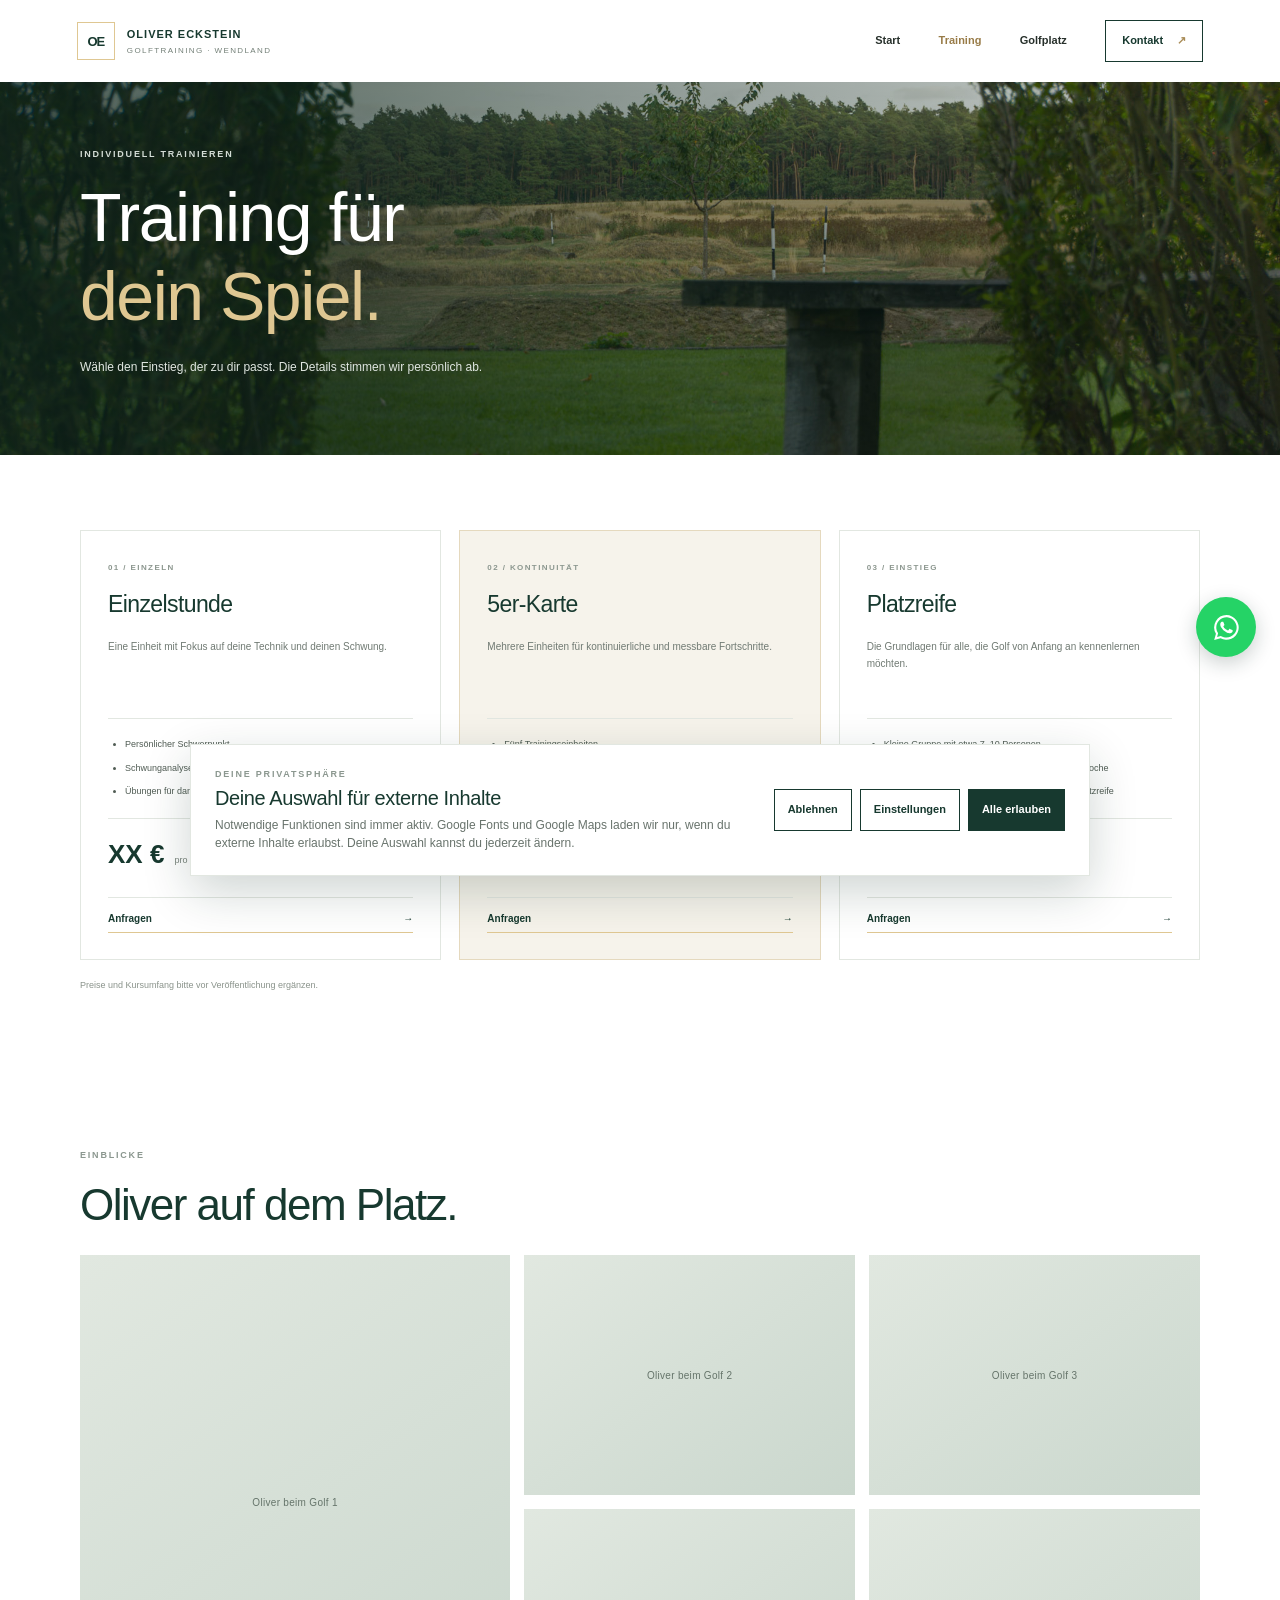
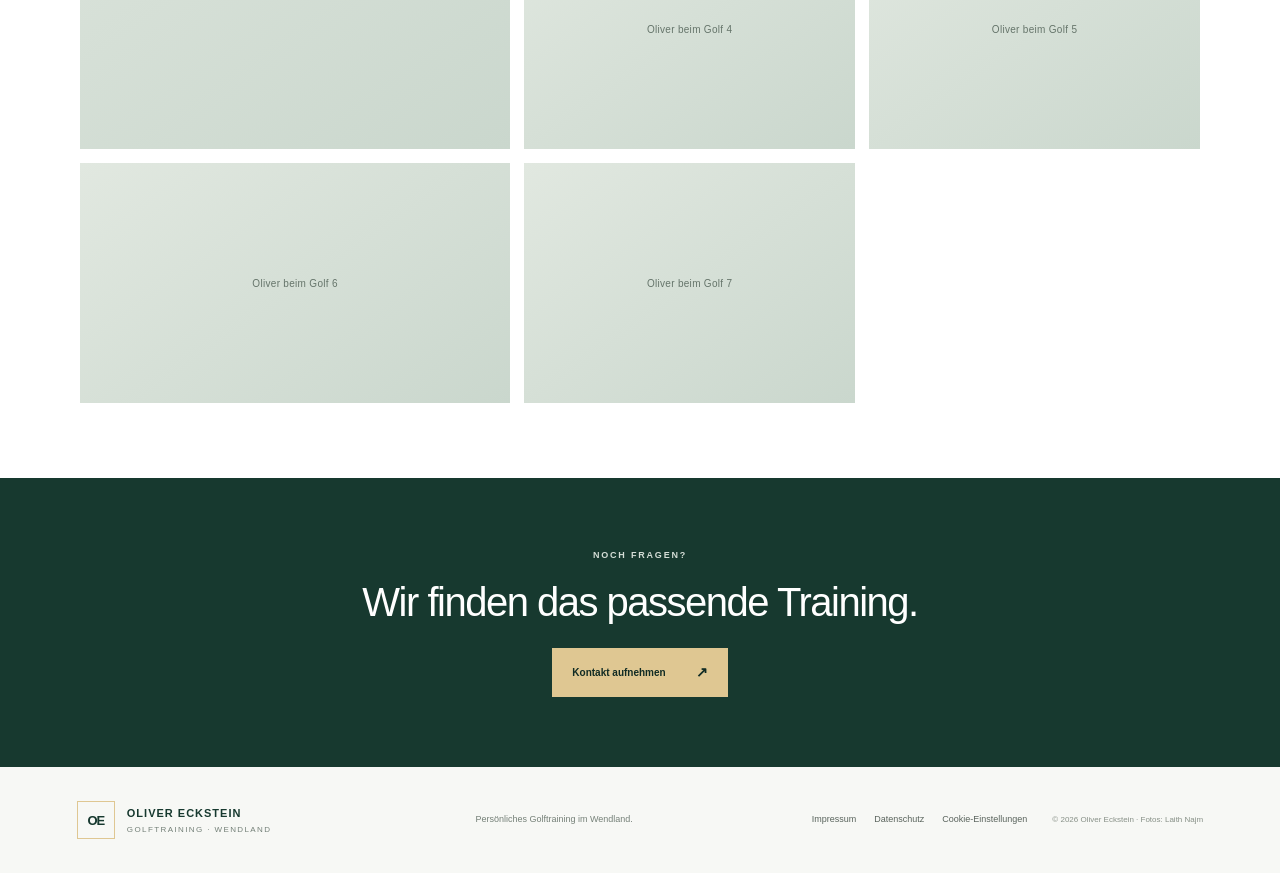
==== training.html @ 0681f66e "Initial commit via Netlify [skip ci]" ====
<!doctype html>
<html lang="de">
<head><meta charset="utf-8"><meta name="viewport" content="width=device-width, initial-scale=1"><meta name="theme-color" content="#17392f"><meta name="description" content="Einzeltraining, 5er-Karte und Platzreife-Kurs mit Oliver Eckstein."><title>Training – Oliver Eckstein</title><link rel="stylesheet" href="style.css"></head>
<body>
  <header class="site-header"><a class="brand" href="index.html" aria-label="Oliver Eckstein – Startseite"><span class="brand-mark">OE</span><span>OLIVER ECKSTEIN<small>GOLFTRAINING · WENDLAND</small></span></a><button class="menu-toggle" aria-expanded="false" aria-controls="site-nav" aria-label="Menü öffnen"><span></span><span></span></button><nav class="main-nav" id="site-nav" aria-label="Hauptnavigation"><a href="index.html">Start</a><a href="training.html" aria-current="page">Training</a><a href="golfplatz.html">Golfplatz</a><a class="nav-button" href="kontakt.html">Kontakt <span>↗</span></a></nav></header>
  <main>
    <section class="page-hero training-hero" data-media-background="trainingHeader"><div class="page-hero-inner"><p class="eyebrow eyebrow-light">Individuell trainieren</p><h1>Training für<br><em>dein Spiel.</em></h1><p>Wähle den Einstieg, der zu dir passt. Die Details stimmen wir persönlich ab.</p></div></section>
    <section class="offer-section content-width"><div class="offer-grid">
      <article class="offer-card"><p class="card-number">01 / EINZELN</p><h2>Einzelstunde</h2><p>Eine Einheit mit Fokus auf deine Technik und deinen Schwung.</p><ul><li>Persönlicher Schwerpunkt</li><li>Schwunganalyse</li><li>Übungen für danach</li></ul><div class="price"><strong>XX €</strong><span>pro Einheit</span></div><a class="text-link" href="kontakt.html?paket=Einzelstunde">Anfragen <span>→</span></a></article>
      <article class="offer-card offer-highlight"><p class="card-number">02 / KONTINUITÄT</p><h2>5er-Karte</h2><p>Mehrere Einheiten für kontinuierliche und messbare Fortschritte.</p><ul><li>Fünf Trainingseinheiten</li><li>Aufbauend auf deinem Fortschritt</li><li>Schwerpunkte nach Bedarf</li></ul><div class="price"><strong>XX €</strong><span>für 5 Einheiten</span></div><a class="text-link" href="kontakt.html?paket=5er-Karte">Anfragen <span>→</span></a></article>
      <article class="offer-card"><p class="card-number">03 / EINSTIEG</p><h2>Platzreife</h2><p>Die Grundlagen für alle, die Golf von Anfang an kennenlernen möchten.</p><ul><li>Kleine Gruppe mit etwa 7–10 Personen</li><li>Regelmäßiger Termin, voraussichtlich einmal pro Woche</li><li>Grundschläge, Regeln und Vorbereitung auf die Platzreife</li></ul><div class="price"><strong>XX €</strong><span>Umfang nach Absprache</span></div><a class="text-link" href="kontakt.html?paket=Platzreife-Kurs">Anfragen <span>→</span></a></article>
    </div><p class="placeholder-note">Preise und Kursumfang bitte vor Veröffentlichung ergänzen.</p></section>
    <section class="content-width trainer-gallery-section"><p class="eyebrow">Einblicke</p><h2>Oliver auf dem Platz.</h2><div class="gallery-grid trainer-gallery-grid" id="trainer-gallery"></div></section>
    <section class="simple-cta"><p class="eyebrow eyebrow-light">Noch Fragen?</p><h2>Wir finden das passende Training.</h2><a class="button button-gold" href="kontakt.html">Kontakt aufnehmen <span>↗</span></a></section>
  </main>
  <footer class="site-footer"><a class="brand" href="index.html"><span class="brand-mark">OE</span><span>OLIVER ECKSTEIN<small>GOLFTRAINING · WENDLAND</small></span></a><p>Persönliches Golftraining im Wendland.</p><nav aria-label="Rechtliche Informationen"><a href="impressum.html">Impressum</a><a href="datenschutz.html">Datenschutz</a></nav><span class="copyright">© <span data-year></span> Oliver Eckstein · Fotos: Laith Najm</span></footer><script src="media-config.js" defer></script><script src="script.js" defer></script>
</body></html>
---- style.css ----
:root{--forest:#17392f;--deep:#102b24;--gold:#dfc792;--ink:#27302b;--muted:#748078;--paper:#fff;--mist:#f3f5f1;--line:#e2e7e1;--display:'Montserrat',sans-serif;--body:'Inter',sans-serif}
*{box-sizing:border-box}html{scroll-behavior:smooth;scroll-padding-top:85px}body{margin:0;color:var(--ink);background:var(--paper);font:15px/1.75 var(--body);-webkit-font-smoothing:antialiased}a{color:inherit}button,input,select,textarea{font:inherit}img,video{max-width:100%}.site-header{height:82px;padding:0 clamp(22px,6vw,90px);display:flex;align-items:center;justify-content:space-between;background:white;position:relative;z-index:5}.brand{display:flex;gap:12px;align-items:center;color:var(--forest);font:700 11px/1.4 var(--display);letter-spacing:1px;text-decoration:none}.brand-mark{width:38px;height:38px;display:grid;place-items:center;border:1px solid var(--gold);font:600 13px var(--display);letter-spacing:-1px}.brand small{display:block;margin-top:3px;color:var(--muted);font:500 8px var(--body);letter-spacing:1.4px}.main-nav{display:flex;align-items:center;gap:clamp(22px,3vw,44px)}.main-nav a{font-size:11px;font-weight:600;text-decoration:none;transition:color .2s}.main-nav a:hover,.main-nav a[aria-current=page]{color:#987b47}.main-nav .nav-button{padding:10px 16px;border:1px solid var(--forest);color:var(--forest)}.nav-button span{padding-left:11px;color:#a88b55}.menu-toggle{display:none}
.hero{min-height:min(710px,calc(100svh - 82px));position:relative;display:flex;align-items:center;overflow:hidden;color:white;background:var(--forest) center/cover no-repeat}.hero-home{background-image:url('images/golfplatz/21-13.jpg')}.hero-video,.hero-overlay{position:absolute;inset:0;width:100%;height:100%}.hero-video{z-index:0;object-fit:cover}.hero-overlay{background:linear-gradient(90deg,rgba(11,33,26,.81),rgba(12,37,29,.45) 56%,rgba(14,39,32,.12)),linear-gradient(0deg,rgba(9,29,22,.25),transparent 40%)}.hero-content{position:relative;z-index:1;width:min(660px,82%);margin-left:clamp(25px,11vw,165px);padding:90px 0}.eyebrow{margin:0 0 15px;color:#8b978f;font-size:9px;font-weight:700;letter-spacing:1.8px;text-transform:uppercase}.eyebrow-light{color:#d4ddd6}h1,h2{font-family:var(--display);font-weight:500;letter-spacing:-1.5px;line-height:1.17}h1{margin:0 0 20px;font-size:clamp(44px,6vw,76px)}h1 em,h2 em{color:var(--gold);font-style:normal}.hero-content>p:not(.eyebrow){max-width:440px;margin-bottom:28px;color:#e0e6e1;font-size:13px}.hero-location{position:absolute;right:clamp(24px,7vw,100px);bottom:32px;color:#e0e4df;font-size:8px;letter-spacing:1.5px}.button{min-height:49px;padding:0 20px;display:inline-flex;align-items:center;justify-content:space-between;gap:30px;border:0;text-decoration:none;font-size:10px;font-weight:700;cursor:pointer;transition:background .2s,transform .2s}.button:hover{transform:translateY(-2px)}.button-gold{color:var(--deep);background:var(--gold)}.button-gold:hover{background:#eeddb7}.button span{font-size:14px}.button-dark{color:white;background:var(--forest)}
.content-width{width:min(1120px,calc(100% - 48px));margin-inline:auto}.welcome{padding:95px 0;display:grid;grid-template-columns:1fr 1fr;gap:60px;align-items:center}.welcome h2,.place-intro h2,.map-layout h2{margin:0;font-size:clamp(34px,4vw,50px)}.welcome h2 em,.place-intro h2 em,.map-layout h2 em,.teaser-copy h2 em{color:var(--forest-soft,var(--forest))}.welcome-copy{max-width:450px}.welcome-copy p,.teaser-copy>p:not(.eyebrow),.place-intro>div:nth-child(2)>p,.map-layout>div:first-child>p:not(.eyebrow){color:#68736c;font-size:12px}.text-link{display:inline-flex;gap:17px;align-items:center;margin-top:12px;padding-bottom:4px;border-bottom:1px solid var(--gold);color:var(--forest);font-size:10px;font-weight:700;text-decoration:none;transition:gap .2s}.text-link:hover{gap:23px}.photo-teaser{display:grid;grid-template-columns:1.1fr .9fr;min-height:420px;background:var(--mist)}.teaser-image,.about-photo{position:relative;min-height:350px;overflow:hidden;background:#dce3dc}.teaser-image img,.about-photo img,.gallery-item img{width:100%;height:100%;display:block;object-fit:cover;transition:transform .5s}.teaser-image:hover img{transform:scale(1.025)}.image-fallback{display:none}.is-empty .image-fallback{position:absolute;inset:0;display:grid;place-items:center;color:#65746a;background:linear-gradient(145deg,#e1e8e0,#cad7cd);font-size:11px;letter-spacing:.3px}.teaser-copy{align-self:center;padding:50px clamp(30px,7vw,100px)}.teaser-copy h2{margin:0 0 15px;font-size:clamp(32px,4vw,47px)}.teaser-copy>p:not(.eyebrow){max-width:340px}.about-strip{padding:80px max(calc((100% - 980px)/2),24px);display:grid;grid-template-columns:minmax(180px,280px) 1fr;gap:65px;align-items:center;color:white;background:var(--forest)}.about-photo{min-height:260px}.about-strip h2{margin:0 0 12px;font-size:36px}.about-strip>div:last-child>p:not(.eyebrow){max-width:480px;color:#c5d0c8;font-size:12px}.text-link-light{color:white}
.page-hero{min-height:350px;display:flex;align-items:center;color:white;background-position:center;background-size:cover}.training-hero{background-image:linear-gradient(90deg,rgba(13,37,29,.84),rgba(13,37,29,.2)),url('images/golfplatz/21-13.jpg')}.place-hero{background-image:linear-gradient(90deg,rgba(13,37,29,.78),rgba(13,37,29,.22)),url('images/golfplatz/23-DJI_20260912174530_0005_D.jpg')}.page-hero-inner{width:min(1120px,calc(100% - 48px));margin:0 auto;padding:65px 0}.page-hero h1{font-size:clamp(43px,6vw,68px)}.page-hero-inner>p:not(.eyebrow){max-width:440px;color:#e0e6e1;font-size:12px}.offer-section{padding:75px 0 90px}.offer-grid{display:grid;grid-template-columns:repeat(3,1fr);gap:18px}.offer-card{padding:30px 27px 26px;border:1px solid var(--line);display:flex;flex-direction:column;transition:transform .2s,box-shadow .2s}.offer-card:hover{transform:translateY(-4px);box-shadow:0 14px 30px #102b2413}.offer-highlight{background:#f6f3eb;border-color:#e5d9be}.card-number{margin:0 0 16px;color:#8c978f;font-size:8px;font-weight:700;letter-spacing:1.4px}.offer-card h2{margin:0 0 10px;color:var(--forest);font-size:23px;letter-spacing:-.6px}.offer-card>p:not(.card-number){min-height:58px;color:#707a73;font-size:10px}.offer-card ul{margin:12px 0 20px;padding:14px 0 14px 17px;border-block:1px solid var(--line);color:#505c54;font-size:9px}.offer-card li{padding:4px 0}.price{margin-top:auto;padding-bottom:15px;display:flex;align-items:baseline;gap:10px}.price strong{color:var(--forest);font:600 26px var(--display)}.price span{color:#78827b;font-size:9px}.offer-card .text-link{justify-content:space-between;border-top:1px solid var(--line);padding-top:12px}.placeholder-note{margin:18px 0 0;color:#8a938b;font-size:9px}.simple-cta{padding:70px 24px;text-align:center;color:white;background:var(--forest)}.simple-cta h2{margin:0 auto 22px;font-size:clamp(27px,4vw,40px)}
.place-intro{padding:75px 0;display:grid;grid-template-columns:1fr 1fr;gap:60px;align-items:center}.place-intro>div:nth-child(2){max-width:450px}.gallery-section{padding:5px 0 90px}.gallery-grid{display:grid;grid-template-columns:1.3fr 1fr 1fr;grid-template-rows:240px 240px;gap:14px}.gallery-item{position:relative;margin:0;overflow:hidden;background:#dce3dc}.gallery-item.gallery-large{grid-row:span 2}.gallery-item figcaption{position:absolute;left:17px;bottom:15px;z-index:1;color:white;font-size:10px;text-shadow:0 1px 8px #000}.gallery-item:after{position:absolute;inset:50% 0 0;content:'';background:linear-gradient(transparent,#102b2470);pointer-events:none}.gallery-item.is-empty:after{display:none}.gallery-item.is-empty .image-fallback{font-size:10px}.map-section{padding:75px 0;background:var(--mist)}.map-layout{display:grid;grid-template-columns:.75fr 1.25fr;gap:60px;align-items:center}.map-layout h2{margin-bottom:18px}.distance-pills{display:flex;flex-wrap:wrap;gap:8px;margin-top:22px}.distance-pills span{padding:8px 11px;border:1px solid #d5ddd5;color:var(--forest);font-size:9px}.map-box{min-height:350px;background:#dce3dc}.map-box iframe{display:block;width:100%;height:350px;border:0}.map-placeholder{min-height:350px;padding:35px;display:flex;flex-direction:column;align-items:flex-start;justify-content:center;background:radial-gradient(ellipse at 75% 25%,#d2ddcf,transparent 36%),linear-gradient(135deg,#e5eae2,#d3ddd3)}.map-mark{color:#a78a54;font-size:28px}.map-placeholder h3{margin:4px 0;font:600 21px var(--display);color:var(--forest)}.map-placeholder p{max-width:340px;color:#68736c;font-size:10px}.map-placeholder .button{min-height:42px}
.contact-page{min-height:620px;padding:85px max(calc((100% - 1020px)/2),24px);display:grid;grid-template-columns:.85fr 1.15fr;gap:90px;align-items:center;color:white;background:var(--deep)}.contact-intro h1{font-size:clamp(38px,5vw,60px)}.contact-intro>p:not(.eyebrow){max-width:360px;color:#cad3cc;font-size:12px}.direct-email{display:flex;gap:12px;align-items:center;margin-top:36px}.direct-email>span{width:34px;height:34px;display:grid;place-items:center;border:1px solid #60766c;color:var(--gold)}.direct-email small,.direct-email a{display:block}.direct-email small{color:#aab7ae;font-size:8px}.direct-email a{color:white;font-size:10px;text-decoration:none}.contact-form{display:flex;flex-direction:column;gap:20px}.form-row{display:grid;grid-template-columns:1fr 1fr;gap:20px}.contact-form label{display:block;color:#dce3de;font-size:9px;font-weight:600}.contact-form label b{color:var(--gold)}.contact-form label small{color:#aab7ae;font-weight:400}.contact-form input,.contact-form select,.contact-form textarea{width:100%;margin-top:7px;padding:11px 0;border:0;border-bottom:1px solid #53655d;border-radius:0;outline:none;color:white;background:transparent;font-size:11px}.contact-form input:focus,.contact-form select:focus,.contact-form textarea:focus{border-color:var(--gold)}.contact-form input::placeholder,.contact-form textarea::placeholder{color:#829088}.contact-form select{color:#dce3de}.contact-form select option{color:var(--ink)}.contact-form textarea{resize:vertical}.form-note,.form-status{margin:0;color:#aab7ae;font-size:8px}.form-note a{color:var(--gold)}.contact-form .button{align-self:flex-start}.form-status{color:var(--gold)}
.legal-page{width:min(850px,calc(100% - 48px));min-height:65vh;margin:0 auto;padding:70px 0}.legal-page h1{font-size:clamp(36px,5vw,54px);color:var(--forest)}.legal-page h2{margin:26px 0 7px;color:var(--forest);font-size:17px;letter-spacing:-.3px}.legal-page p,.legal-page li{color:#667169;font-size:12px}.legal-page a{color:var(--forest)}.legal-notice{padding:12px 16px;border-left:2px solid var(--gold);background:var(--mist);font-size:10px!important}.site-footer{padding:34px clamp(22px,6vw,90px);display:grid;grid-template-columns:1.2fr 1fr auto auto;gap:25px;align-items:center;background:#f7f8f5}.site-footer>p{margin:0;color:#758078;font-size:9px}.site-footer nav{display:flex;gap:18px}.site-footer nav a{color:#59635c;font-size:9px;text-decoration:none}.site-footer nav a:hover{color:#987b47}.copyright{color:#879087;font-size:8px}
@media(max-width:800px){.site-footer{grid-template-columns:1fr 1fr}.site-footer nav{justify-content:flex-end}.copyright{text-align:right}.welcome{gap:35px}.about-strip{gap:35px;padding-inline:7vw}.map-layout{gap:35px}.contact-page{gap:45px;padding-inline:7vw}.offer-card{padding-inline:19px}.gallery-grid{grid-template-rows:200px 200px}}
@media(max-width:620px){html{scroll-padding-top:70px}.site-header{height:70px;padding:0 19px}.brand-mark{width:35px;height:35px}.menu-toggle{width:42px;height:42px;padding:10px;display:flex;flex-direction:column;align-items:center;justify-content:center;gap:6px;border:1px solid var(--line);background:white}.menu-toggle span{width:18px;height:1px;background:var(--forest);transition:transform .2s}.menu-toggle[aria-expanded=true] span:first-child{transform:translateY(3.5px) rotate(45deg)}.menu-toggle[aria-expanded=true] span:last-child{transform:translateY(-3.5px) rotate(-45deg)}.main-nav{position:absolute;top:70px;left:0;right:0;padding:8px 21px 20px;display:none;flex-direction:column;align-items:stretch;gap:0;background:white;box-shadow:0 10px 22px #102b2412}.main-nav.is-open{display:flex}.main-nav a{padding:12px 2px;border-bottom:1px solid var(--line)}.main-nav .nav-button{margin-top:10px;padding:11px;text-align:center;border:1px solid var(--forest)}.hero{min-height:min(700px,calc(100svh - 70px));background-position:58% center}.hero-content{width:auto;margin:0;padding:80px 24px}.hero-overlay{background:linear-gradient(90deg,rgba(11,33,26,.78),rgba(12,37,29,.48)),linear-gradient(0deg,rgba(9,29,22,.2),transparent 50%)}.hero-content h1{font-size:clamp(45px,12vw,62px)}.hero-content>p:not(.eyebrow){max-width:350px;font-size:12px}.hero-location{right:23px;bottom:22px}.content-width{width:calc(100% - 44px)}.welcome{padding:65px 0;grid-template-columns:1fr;gap:16px}.welcome h2,.place-intro h2,.map-layout h2{font-size:37px}.welcome-copy p{margin-bottom:10px}.photo-teaser{grid-template-columns:1fr}.teaser-image{min-height:280px}.teaser-copy{padding:43px 24px 50px}.teaser-copy h2{font-size:36px}.about-strip{padding:55px 23px;grid-template-columns:110px 1fr;gap:22px}.about-photo{min-height:160px}.about-strip h2{font-size:27px}.about-strip>div:last-child>p:not(.eyebrow){font-size:10px}.about-strip .eyebrow{font-size:7px}.page-hero{min-height:300px}.page-hero-inner{width:calc(100% - 44px)}.page-hero h1{font-size:49px}.offer-section{padding:45px 0 60px}.offer-grid{grid-template-columns:1fr;gap:12px}.offer-card{padding:24px}.offer-card>p:not(.card-number){min-height:0}.offer-card ul{margin:6px 0 16px}.place-intro{padding:53px 0;grid-template-columns:1fr;gap:15px}.gallery-section{padding:0 0 60px}.gallery-grid{grid-template-columns:1fr 1fr;grid-template-rows:220px 155px 155px;gap:9px}.gallery-item.gallery-large{grid-column:span 2;grid-row:auto}.map-section{padding:55px 0}.map-layout{grid-template-columns:1fr;gap:28px}.map-box,.map-box iframe,.map-placeholder{min-height:300px;height:300px}.contact-page{min-height:0;padding:58px 23px;grid-template-columns:1fr;gap:35px}.contact-intro h1{font-size:43px}.direct-email{margin-top:24px}.form-row{grid-template-columns:1fr;gap:18px}.contact-form{gap:17px}.contact-form .button{width:100%}.legal-page{width:calc(100% - 44px);padding:50px 0}.site-footer{padding:28px 22px;grid-template-columns:1fr 1fr;gap:17px}.site-footer>p{font-size:8px}.site-footer nav{gap:12px}.site-footer nav a{font-size:8px}.site-footer .brand{grid-column:1/-1}.copyright{text-align:right}}
@media(prefers-reduced-motion:reduce){*,*::before,*::after{scroll-behavior:auto!important;transition-duration:.01ms!important;animation-duration:.01ms!important;animation-iteration-count:1!important}}

/* Erweiterte Galerien aus den Drive-Ordnern */
.gallery-grid{grid-template-rows:none;grid-auto-rows:240px}
.gallery-item img[hidden]{display:none!important}
.trainer-gallery-section{padding-top:65px;padding-bottom:75px}
.trainer-gallery-section h2{margin:0 0 25px;color:var(--forest);font-size:clamp(30px,4vw,44px)}
.trainer-gallery-grid .gallery-item:first-child{grid-row:span 2}
@media(max-width:620px){.gallery-grid{grid-template-rows:none;grid-auto-rows:155px}.gallery-item.gallery-large,.trainer-gallery-grid .gallery-item:first-child{grid-column:span 2;grid-row:auto;min-height:220px}.trainer-gallery-section{padding-top:45px;padding-bottom:55px}}

/* Tablet und Hochformat: kompakte Dropdown-Navigation und großzügige Layouts */
@media (max-width: 900px), (orientation: portrait) and (max-width: 1100px) {
  .site-header { height: 74px; padding-inline: clamp(18px, 4vw, 36px); }
  .menu-toggle { width: 44px; height: 44px; padding: 10px; display: flex; flex-direction: column; align-items: center; justify-content: center; gap: 6px; border: 1px solid var(--line); background: white; cursor: pointer; }
  .menu-toggle span { width: 18px; height: 1px; background: var(--forest); transition: transform .2s; }
  .menu-toggle[aria-expanded="true"] span:first-child { transform: translateY(3.5px) rotate(45deg); }
  .menu-toggle[aria-expanded="true"] span:last-child { transform: translateY(-3.5px) rotate(-45deg); }
  .main-nav { position: absolute; top: 100%; right: clamp(12px, 4vw, 36px); left: auto; width: min(340px, calc(100vw - 24px)); max-height: calc(100svh - 86px); padding: 10px 18px 18px; display: none; flex-direction: column; align-items: stretch; gap: 0; overflow-y: auto; background: white; box-shadow: 0 16px 35px #102b2420; }
  .main-nav.is-open { display: flex; }
  .main-nav a { padding: 12px 2px; border-bottom: 1px solid var(--line); font-size: 13px; }
  .main-nav .nav-button { margin-top: 12px; padding: 12px 14px; text-align: center; border: 1px solid var(--forest); }
  .welcome { gap: 30px; }
  .offer-grid { grid-template-columns: repeat(2, minmax(0, 1fr)); }
  .offer-grid > :last-child { grid-column: 1 / -1; }
  .offer-card { padding: 26px; }
  .offer-card > p:not(.card-number) { min-height: 0; }
  .map-layout { grid-template-columns: .85fr 1.15fr; gap: 30px; }
  .contact-page { grid-template-columns: .85fr 1.15fr; gap: 38px; }
}

@media (max-width: 620px) {
  .site-header { height: 70px; padding-inline: 19px; }
  .main-nav { right: 12px; width: min(340px, calc(100vw - 24px)); max-height: calc(100svh - 82px); }
  .offer-grid { grid-template-columns: 1fr; }
  .offer-grid > :last-child { grid-column: auto; }
  .map-layout, .contact-page { grid-template-columns: 1fr; }
}

@media (orientation: landscape) and (max-height: 500px) and (max-width: 900px) {
  .hero { min-height: 480px; }
  .hero-content { padding-block: 48px; }
  .main-nav { max-height: calc(100svh - 82px); }
}
/* Einwilligungsverwaltung und direkter WhatsApp-Kontakt */
.cookie-banner { position: fixed; z-index: 1000; right: 24px; bottom: 24px; left: 24px; width: min(900px, calc(100% - 48px)); margin-inline: auto; padding: 22px 24px; display: grid; grid-template-columns: minmax(0, 1fr) auto; gap: 24px; align-items: center; color: var(--ink); background: #fff; border: 1px solid var(--line); box-shadow: 0 16px 48px #102b2433; }
.cookie-banner[hidden] { display: none; }
.cookie-copy .eyebrow { margin-bottom: 5px; }
.cookie-copy h2 { margin: 0 0 5px; color: var(--forest); font-size: 20px; letter-spacing: -.4px; }
.cookie-copy > p:last-child { max-width: 570px; margin: 0; color: #68736c; font-size: 12px; line-height: 1.55; }
.cookie-actions { display: flex; flex-wrap: wrap; justify-content: flex-end; gap: 8px; }
.cookie-button { min-height: 42px; padding: 0 13px; border: 1px solid var(--forest); background: transparent; color: var(--forest); font-size: 11px; font-weight: 700; cursor: pointer; transition: background .2s, color .2s, transform .2s; }
.cookie-button:hover { transform: translateY(-1px); }
.cookie-primary { color: #fff; background: var(--forest); }
.cookie-primary:hover { background: var(--deep); }
.consent-dialog { width: min(560px, calc(100% - 32px)); max-height: min(90svh, 740px); padding: 0; border: 0; color: var(--ink); background: #fff; box-shadow: 0 20px 60px #102b2440; }
.consent-dialog::backdrop { background: #102b2478; backdrop-filter: blur(3px); }
.consent-dialog-inner { position: relative; padding: 34px; }
.consent-close { position: absolute; top: 16px; right: 18px; width: 36px; height: 36px; border: 1px solid var(--line); color: var(--forest); background: white; font-size: 24px; line-height: 1; cursor: pointer; }
.consent-dialog h2 { margin: 0 0 10px; color: var(--forest); font-size: 30px; letter-spacing: -.6px; }
.consent-dialog-inner > p:not(.eyebrow) { color: #68736c; font-size: 13px; }
.consent-option { display: flex; justify-content: space-between; gap: 20px; align-items: center; padding: 16px 0; border-top: 1px solid var(--line); cursor: pointer; }
.consent-option strong { color: var(--forest); font-size: 13px; }
.consent-option p { margin: 4px 0 0; color: #68736c; font-size: 11px; line-height: 1.5; }
.consent-option input { width: 22px; height: 22px; accent-color: var(--forest); flex: 0 0 auto; }
.consent-always { color: #68736c; font-size: 10px; white-space: nowrap; }
.consent-dialog-actions { display: flex; flex-wrap: wrap; justify-content: flex-end; gap: 8px; margin-top: 16px; }
.cookie-settings-trigger { padding: 0; border: 0; color: #59635c; background: transparent; font: inherit; font-size: 9px; text-align: left; cursor: pointer; }
.cookie-settings-trigger:hover { color: #987b47; }
.whatsapp-float { position: fixed; z-index: 950; right: 24px; bottom: 24px; width: 60px; height: 60px; display: grid; place-items: center; border-radius: 50%; color: white; background: #25d366; box-shadow: 0 6px 20px #102b2438; transition: transform .2s, box-shadow .2s; }
.whatsapp-float:hover { transform: translateY(-3px) scale(1.04); box-shadow: 0 10px 25px #102b2445; }
.whatsapp-float svg { width: 31px; height: 31px; fill: currentColor; }
.cookie-banner-visible .whatsapp-float { bottom: clamp(205px, 27vh, 290px); }
:focus-visible { outline: 3px solid #b89b61; outline-offset: 3px; }
@media (max-width: 700px) {
  .cookie-banner { right: 12px; bottom: 12px; left: 12px; width: auto; padding: 17px; grid-template-columns: 1fr; gap: 14px; }
  .cookie-copy h2 { font-size: 18px; }
  .cookie-copy > p:last-child { font-size: 11px; }
  .cookie-actions { justify-content: stretch; }
  .cookie-actions .cookie-button { flex: 1 1 30%; padding-inline: 7px; font-size: 10px; }
  .consent-dialog-inner { padding: 26px 21px; }
  .consent-dialog-actions .cookie-button { flex: 1 1 40%; }
  .whatsapp-float { right: 16px; bottom: 16px; width: 56px; height: 56px; }
  .cookie-banner-visible .whatsapp-float { bottom: clamp(235px, 36vh, 340px); }
}
@media (max-width: 370px) {
  .cookie-actions { flex-direction: column; }
  .cookie-actions .cookie-button { width: 100%; }
  .cookie-banner-visible .whatsapp-float { bottom: 285px; }
}
.distance-pills a { padding: 8px 11px; border: 1px solid #d5ddd5; color: var(--forest); font-size: 9px; text-decoration: none; transition: border-color .2s, background .2s; }
.distance-pills a:hover { border-color: var(--gold); background: #fff; }
.distance-pills a span { padding: 0; border: 0; color: #a88b55; }
/* Zurückhaltende Bewegungen für ein lebendiges, ruhiges Seitenerlebnis */
.reveal-ready [data-reveal] { opacity: 0; transform: translate3d(0, 22px, 0); transition: opacity .7s cubic-bezier(.2,.7,.2,1) var(--reveal-delay, 0ms), transform .7s cubic-bezier(.2,.7,.2,1) var(--reveal-delay, 0ms); will-change: opacity, transform; }
.reveal-ready [data-reveal].is-visible { opacity: 1; transform: translate3d(0, 0, 0); will-change: auto; }
.hero-content { animation: hero-enter .9s cubic-bezier(.2,.7,.2,1) both; }
.hero-location { animation: hero-enter .8s .22s cubic-bezier(.2,.7,.2,1) both; }
@keyframes hero-enter { from { opacity: 0; transform: translate3d(0, 18px, 0); } to { opacity: 1; transform: translate3d(0, 0, 0); } }
.scroll-progress { position: fixed; z-index: 2000; top: 0; left: 0; width: 100%; height: 3px; transform: scaleX(0); transform-origin: left center; background: var(--gold); box-shadow: 0 1px 5px #102b2420; pointer-events: none; }
@media (max-width: 620px) { .reveal-ready [data-reveal] { transform: translate3d(0, 16px, 0); } }
@media (prefers-reduced-motion: reduce) { .hero-content, .hero-location { animation: none; } .reveal-ready [data-reveal], .reveal-ready [data-reveal].is-visible { opacity: 1; transform: none; transition: none; } .scroll-progress { display: none; } }
.reveal-ready .offer-card.is-visible:hover { transform: translate3d(0, -4px, 0); }
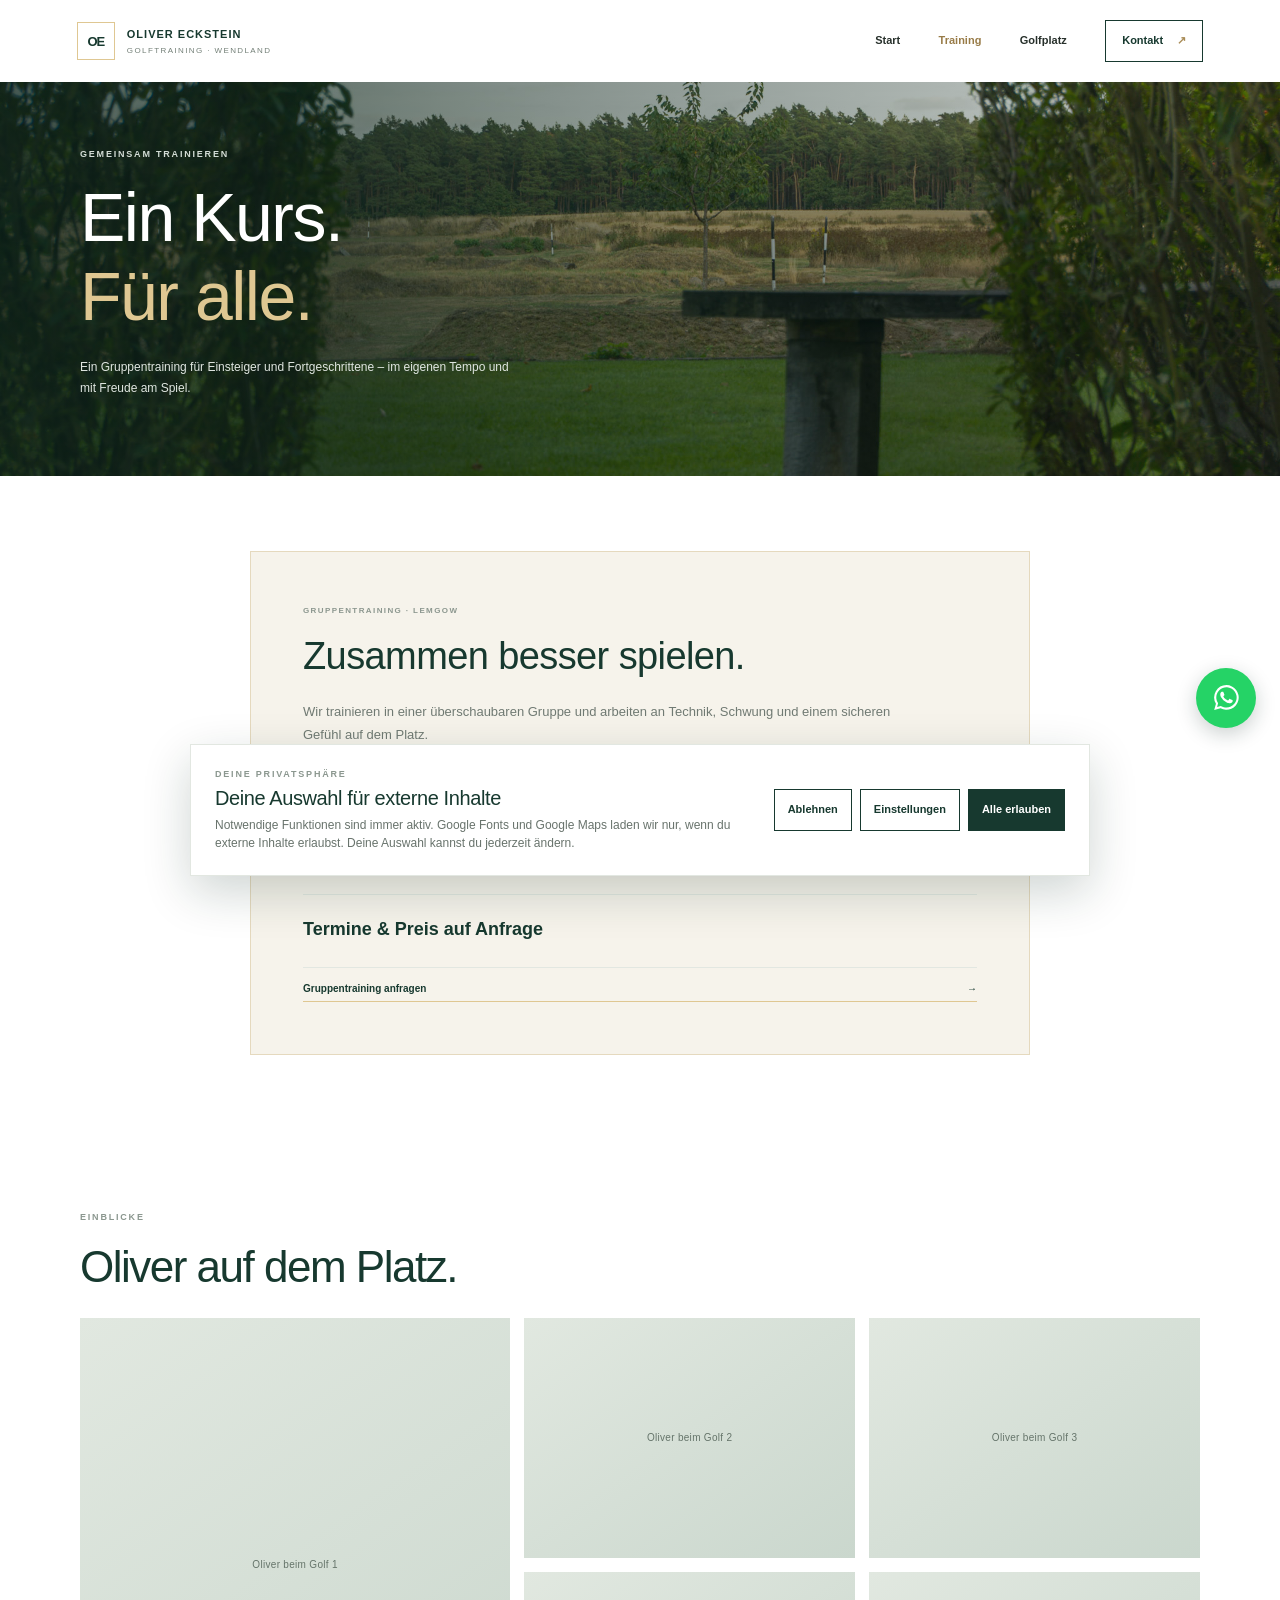
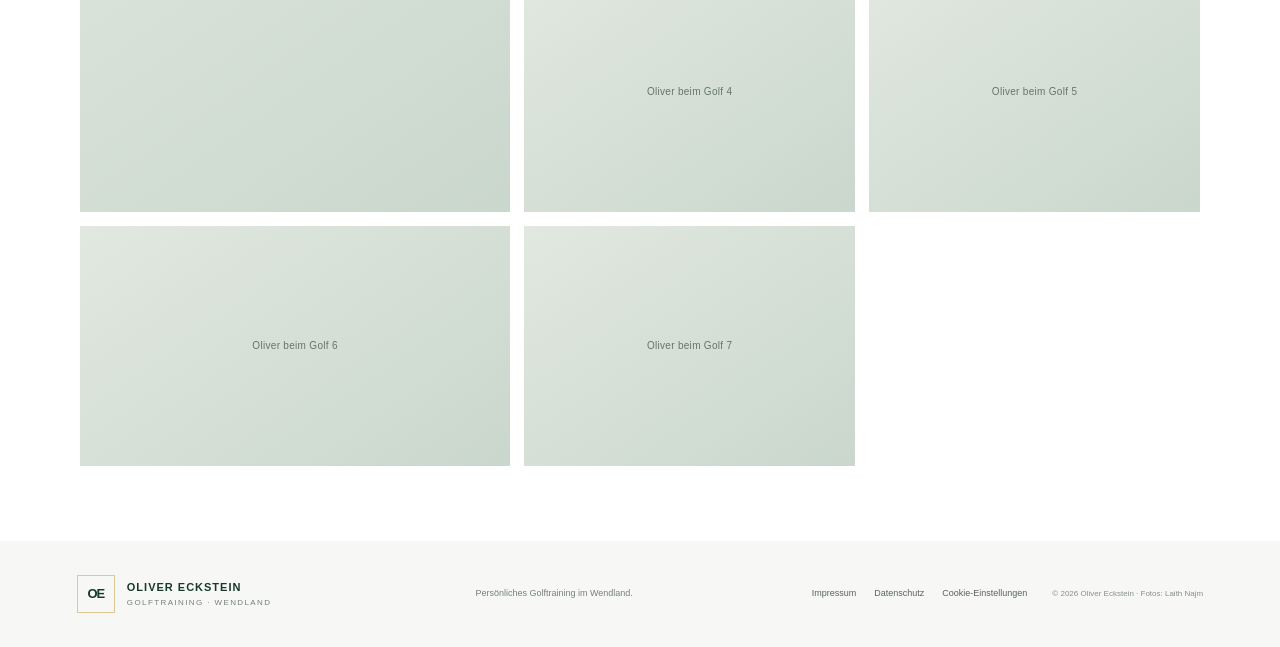
==== commit dbe0e648: "Replace training plans with group course" ====
--- a/training.html
+++ b/training.html
@@ -1,17 +1,52 @@
 <!doctype html>
 <html lang="de">
-<head><meta charset="utf-8"><meta name="viewport" content="width=device-width, initial-scale=1"><meta name="theme-color" content="#17392f"><meta name="description" content="Einzeltraining, 5er-Karte und Platzreife-Kurs mit Oliver Eckstein."><title>Training – Oliver Eckstein</title><link rel="stylesheet" href="style.css"></head>
+<head>
+  <meta charset="utf-8">
+  <meta name="viewport" content="width=device-width, initial-scale=1">
+  <meta name="theme-color" content="#17392f">
+  <meta name="description" content="Gruppentraining für Einsteiger und Fortgeschrittene mit Oliver Eckstein im Wendland.">
+  <title>Gruppentraining – Oliver Eckstein</title>
+  <link rel="stylesheet" href="style.css">
+</head>
 <body>
-  <header class="site-header"><a class="brand" href="index.html" aria-label="Oliver Eckstein – Startseite"><span class="brand-mark">OE</span><span>OLIVER ECKSTEIN<small>GOLFTRAINING · WENDLAND</small></span></a><button class="menu-toggle" aria-expanded="false" aria-controls="site-nav" aria-label="Menü öffnen"><span></span><span></span></button><nav class="main-nav" id="site-nav" aria-label="Hauptnavigation"><a href="index.html">Start</a><a href="training.html" aria-current="page">Training</a><a href="golfplatz.html">Golfplatz</a><a class="nav-button" href="kontakt.html">Kontakt <span>↗</span></a></nav></header>
+  <header class="site-header">
+    <a class="brand" href="index.html" aria-label="Oliver Eckstein – Startseite"><span class="brand-mark">OE</span><span>OLIVER ECKSTEIN<small>GOLFTRAINING · WENDLAND</small></span></a>
+    <button class="menu-toggle" aria-expanded="false" aria-controls="site-nav" aria-label="Menü öffnen"><span></span><span></span></button>
+    <nav class="main-nav" id="site-nav" aria-label="Hauptnavigation">
+      <a href="index.html">Start</a><a href="training.html" aria-current="page">Training</a><a href="golfplatz.html">Golfplatz</a><a class="nav-button" href="kontakt.html">Kontakt <span>↗</span></a>
+    </nav>
+  </header>
   <main>
-    <section class="page-hero training-hero" data-media-background="trainingHeader"><div class="page-hero-inner"><p class="eyebrow eyebrow-light">Individuell trainieren</p><h1>Training für<br><em>dein Spiel.</em></h1><p>Wähle den Einstieg, der zu dir passt. Die Details stimmen wir persönlich ab.</p></div></section>
-    <section class="offer-section content-width"><div class="offer-grid">
-      <article class="offer-card"><p class="card-number">01 / EINZELN</p><h2>Einzelstunde</h2><p>Eine Einheit mit Fokus auf deine Technik und deinen Schwung.</p><ul><li>Persönlicher Schwerpunkt</li><li>Schwunganalyse</li><li>Übungen für danach</li></ul><div class="price"><strong>XX €</strong><span>pro Einheit</span></div><a class="text-link" href="kontakt.html?paket=Einzelstunde">Anfragen <span>→</span></a></article>
-      <article class="offer-card offer-highlight"><p class="card-number">02 / KONTINUITÄT</p><h2>5er-Karte</h2><p>Mehrere Einheiten für kontinuierliche und messbare Fortschritte.</p><ul><li>Fünf Trainingseinheiten</li><li>Aufbauend auf deinem Fortschritt</li><li>Schwerpunkte nach Bedarf</li></ul><div class="price"><strong>XX €</strong><span>für 5 Einheiten</span></div><a class="text-link" href="kontakt.html?paket=5er-Karte">Anfragen <span>→</span></a></article>
-      <article class="offer-card"><p class="card-number">03 / EINSTIEG</p><h2>Platzreife</h2><p>Die Grundlagen für alle, die Golf von Anfang an kennenlernen möchten.</p><ul><li>Kleine Gruppe mit etwa 7–10 Personen</li><li>Regelmäßiger Termin, voraussichtlich einmal pro Woche</li><li>Grundschläge, Regeln und Vorbereitung auf die Platzreife</li></ul><div class="price"><strong>XX €</strong><span>Umfang nach Absprache</span></div><a class="text-link" href="kontakt.html?paket=Platzreife-Kurs">Anfragen <span>→</span></a></article>
-    </div><p class="placeholder-note">Preise und Kursumfang bitte vor Veröffentlichung ergänzen.</p></section>
-    <section class="content-width trainer-gallery-section"><p class="eyebrow">Einblicke</p><h2>Oliver auf dem Platz.</h2><div class="gallery-grid trainer-gallery-grid" id="trainer-gallery"></div></section>
-    <section class="simple-cta"><p class="eyebrow eyebrow-light">Noch Fragen?</p><h2>Wir finden das passende Training.</h2><a class="button button-gold" href="kontakt.html">Kontakt aufnehmen <span>↗</span></a></section>
+    <section class="page-hero training-hero" data-media-background="trainingHeader">
+      <div class="page-hero-inner"><p class="eyebrow eyebrow-light">Gemeinsam trainieren</p><h1>Ein Kurs.<br><em>Für alle.</em></h1><p>Ein Gruppentraining für Einsteiger und Fortgeschrittene – im eigenen Tempo und mit Freude am Spiel.</p></div>
+    </section>
+    <section class="offer-section content-width">
+      <div class="offer-grid offer-grid-single">
+        <article class="offer-card offer-highlight">
+          <p class="card-number">GRUPPENTRAINING · LEMGOW</p>
+          <h2>Zusammen besser spielen.</h2>
+          <p>Wir trainieren in einer überschaubaren Gruppe und arbeiten an Technik, Schwung und einem sicheren Gefühl auf dem Platz.</p>
+          <ul>
+            <li>Etwa 7–10 Personen pro Gruppe</li>
+            <li>Für Einsteiger und Fortgeschrittene</li>
+            <li>Voraussichtlich ein Termin pro Woche; Details stimmen wir persönlich ab</li>
+          </ul>
+          <div class="price"><strong>Termine &amp; Preis auf Anfrage</strong></div>
+          <a class="text-link" href="kontakt.html?paket=Gruppentraining">Gruppentraining anfragen <span>→</span></a>
+        </article>
+      </div>
+    </section>
+    <section class="content-width trainer-gallery-section">
+      <p class="eyebrow">Einblicke</p><h2>Oliver auf dem Platz.</h2>
+      <div class="gallery-grid trainer-gallery-grid" id="trainer-gallery"></div>
+    </section>
   </main>
-  <footer class="site-footer"><a class="brand" href="index.html"><span class="brand-mark">OE</span><span>OLIVER ECKSTEIN<small>GOLFTRAINING · WENDLAND</small></span></a><p>Persönliches Golftraining im Wendland.</p><nav aria-label="Rechtliche Informationen"><a href="impressum.html">Impressum</a><a href="datenschutz.html">Datenschutz</a></nav><span class="copyright">© <span data-year></span> Oliver Eckstein · Fotos: Laith Najm</span></footer><script src="media-config.js" defer></script><script src="script.js" defer></script>
-</body></html>
+  <footer class="site-footer">
+    <a class="brand" href="index.html"><span class="brand-mark">OE</span><span>OLIVER ECKSTEIN<small>GOLFTRAINING · WENDLAND</small></span></a>
+    <p>Persönliches Golftraining im Wendland.</p>
+    <nav aria-label="Rechtliche Informationen"><a href="impressum.html">Impressum</a><a href="datenschutz.html">Datenschutz</a></nav>
+    <span class="copyright">© <span data-year></span> Oliver Eckstein · Fotos: Laith Najm</span>
+  </footer>
+  <script src="media-config.js" defer></script><script src="script.js" defer></script>
+</body>
+</html>
--- a/style.css
+++ b/style.css
@@ -7,7 +7,7 @@
 .contact-page{min-height:620px;padding:85px max(calc((100% - 1020px)/2),24px);display:grid;grid-template-columns:.85fr 1.15fr;gap:90px;align-items:center;color:white;background:var(--deep)}.contact-intro h1{font-size:clamp(38px,5vw,60px)}.contact-intro>p:not(.eyebrow){max-width:360px;color:#cad3cc;font-size:12px}.direct-email{display:flex;gap:12px;align-items:center;margin-top:36px}.direct-email>span{width:34px;height:34px;display:grid;place-items:center;border:1px solid #60766c;color:var(--gold)}.direct-email small,.direct-email a{display:block}.direct-email small{color:#aab7ae;font-size:8px}.direct-email a{color:white;font-size:10px;text-decoration:none}.contact-form{display:flex;flex-direction:column;gap:20px}.form-row{display:grid;grid-template-columns:1fr 1fr;gap:20px}.contact-form label{display:block;color:#dce3de;font-size:9px;font-weight:600}.contact-form label b{color:var(--gold)}.contact-form label small{color:#aab7ae;font-weight:400}.contact-form input,.contact-form select,.contact-form textarea{width:100%;margin-top:7px;padding:11px 0;border:0;border-bottom:1px solid #53655d;border-radius:0;outline:none;color:white;background:transparent;font-size:11px}.contact-form input:focus,.contact-form select:focus,.contact-form textarea:focus{border-color:var(--gold)}.contact-form input::placeholder,.contact-form textarea::placeholder{color:#829088}.contact-form select{color:#dce3de}.contact-form select option{color:var(--ink)}.contact-form textarea{resize:vertical}.form-note,.form-status{margin:0;color:#aab7ae;font-size:8px}.form-note a{color:var(--gold)}.contact-form .button{align-self:flex-start}.form-status{color:var(--gold)}
 .legal-page{width:min(850px,calc(100% - 48px));min-height:65vh;margin:0 auto;padding:70px 0}.legal-page h1{font-size:clamp(36px,5vw,54px);color:var(--forest)}.legal-page h2{margin:26px 0 7px;color:var(--forest);font-size:17px;letter-spacing:-.3px}.legal-page p,.legal-page li{color:#667169;font-size:12px}.legal-page a{color:var(--forest)}.legal-notice{padding:12px 16px;border-left:2px solid var(--gold);background:var(--mist);font-size:10px!important}.site-footer{padding:34px clamp(22px,6vw,90px);display:grid;grid-template-columns:1.2fr 1fr auto auto;gap:25px;align-items:center;background:#f7f8f5}.site-footer>p{margin:0;color:#758078;font-size:9px}.site-footer nav{display:flex;gap:18px}.site-footer nav a{color:#59635c;font-size:9px;text-decoration:none}.site-footer nav a:hover{color:#987b47}.copyright{color:#879087;font-size:8px}
 @media(max-width:800px){.site-footer{grid-template-columns:1fr 1fr}.site-footer nav{justify-content:flex-end}.copyright{text-align:right}.welcome{gap:35px}.about-strip{gap:35px;padding-inline:7vw}.map-layout{gap:35px}.contact-page{gap:45px;padding-inline:7vw}.offer-card{padding-inline:19px}.gallery-grid{grid-template-rows:200px 200px}}
-@media(max-width:620px){html{scroll-padding-top:70px}.site-header{height:70px;padding:0 19px}.brand-mark{width:35px;height:35px}.menu-toggle{width:42px;height:42px;padding:10px;display:flex;flex-direction:column;align-items:center;justify-content:center;gap:6px;border:1px solid var(--line);background:white}.menu-toggle span{width:18px;height:1px;background:var(--forest);transition:transform .2s}.menu-toggle[aria-expanded=true] span:first-child{transform:translateY(3.5px) rotate(45deg)}.menu-toggle[aria-expanded=true] span:last-child{transform:translateY(-3.5px) rotate(-45deg)}.main-nav{position:absolute;top:70px;left:0;right:0;padding:8px 21px 20px;display:none;flex-direction:column;align-items:stretch;gap:0;background:white;box-shadow:0 10px 22px #102b2412}.main-nav.is-open{display:flex}.main-nav a{padding:12px 2px;border-bottom:1px solid var(--line)}.main-nav .nav-button{margin-top:10px;padding:11px;text-align:center;border:1px solid var(--forest)}.hero{min-height:min(700px,calc(100svh - 70px));background-position:58% center}.hero-content{width:auto;margin:0;padding:80px 24px}.hero-overlay{background:linear-gradient(90deg,rgba(11,33,26,.78),rgba(12,37,29,.48)),linear-gradient(0deg,rgba(9,29,22,.2),transparent 50%)}.hero-content h1{font-size:clamp(45px,12vw,62px)}.hero-content>p:not(.eyebrow){max-width:350px;font-size:12px}.hero-location{right:23px;bottom:22px}.content-width{width:calc(100% - 44px)}.welcome{padding:65px 0;grid-template-columns:1fr;gap:16px}.welcome h2,.place-intro h2,.map-layout h2{font-size:37px}.welcome-copy p{margin-bottom:10px}.photo-teaser{grid-template-columns:1fr}.teaser-image{min-height:280px}.teaser-copy{padding:43px 24px 50px}.teaser-copy h2{font-size:36px}.about-strip{padding:55px 23px;grid-template-columns:110px 1fr;gap:22px}.about-photo{min-height:160px}.about-strip h2{font-size:27px}.about-strip>div:last-child>p:not(.eyebrow){font-size:10px}.about-strip .eyebrow{font-size:7px}.page-hero{min-height:300px}.page-hero-inner{width:calc(100% - 44px)}.page-hero h1{font-size:49px}.offer-section{padding:45px 0 60px}.offer-grid{grid-template-columns:1fr;gap:12px}.offer-card{padding:24px}.offer-card>p:not(.card-number){min-height:0}.offer-card ul{margin:6px 0 16px}.place-intro{padding:53px 0;grid-template-columns:1fr;gap:15px}.gallery-section{padding:0 0 60px}.gallery-grid{grid-template-columns:1fr 1fr;grid-template-rows:220px 155px 155px;gap:9px}.gallery-item.gallery-large{grid-column:span 2;grid-row:auto}.map-section{padding:55px 0}.map-layout{grid-template-columns:1fr;gap:28px}.map-box,.map-box iframe,.map-placeholder{min-height:300px;height:300px}.contact-page{min-height:0;padding:58px 23px;grid-template-columns:1fr;gap:35px}.contact-intro h1{font-size:43px}.direct-email{margin-top:24px}.form-row{grid-template-columns:1fr;gap:18px}.contact-form{gap:17px}.contact-form .button{width:100%}.legal-page{width:calc(100% - 44px);padding:50px 0}.site-footer{padding:28px 22px;grid-template-columns:1fr 1fr;gap:17px}.site-footer>p{font-size:8px}.site-footer nav{gap:12px}.site-footer nav a{font-size:8px}.site-footer .brand{grid-column:1/-1}.copyright{text-align:right}}
+@media(max-width:620px){html{scroll-padding-top:70px}.site-header{height:70px;padding:0 19px}.brand-mark{width:35px;height:35px}.menu-toggle{width:42px;height:42px;padding:10px;display:flex;flex-direction:column;align-items:center;justify-content:center;gap:6px;border:1px solid var(--line);background:white}.menu-toggle span{width:18px;height:1px;background:var(--forest);transition:transform .2s}.menu-toggle[aria-expanded=true] span:first-child{transform:translateY(3.5px) rotate(45deg)}.menu-toggle[aria-expanded=true] span:last-child{transform:translateY(-3.5px) rotate(-45deg)}.main-nav{position:absolute;top:70px;left:0;right:0;padding:8px 21px 20px;display:none;flex-direction:column;align-items:stretch;gap:0;background:white;box-shadow:0 10px 22px #102b2412}.main-nav.is-open{display:flex}.main-nav a{padding:12px 2px;border-bottom:1px solid var(--line)}.main-nav .nav-button{margin-top:10px;padding:11px;text-align:center;border:1px solid var(--forest)}.hero{min-height:min(700px,calc(100svh - 70px));background-position:58% center}.hero-content{width:auto;margin:0;padding:80px 24px}.hero-overlay{background:linear-gradient(90deg,rgba(11,33,26,.78),rgba(12,37,29,.48)),linear-gradient(0deg,rgba(9,29,22,.2),transparent 50%)}.hero-content h1{font-size:clamp(45px,12vw,62px)}.hero-content>p:not(.eyebrow){max-width:350px;font-size:12px}.hero-location{right:23px;bottom:22px}.content-width{width:calc(100% - 44px)}.welcome{padding:65px 0;grid-template-columns:1fr;gap:16px}.welcome h2,.place-intro h2,.map-layout h2{font-size:37px}.welcome-copy p{margin-bottom:10px}.photo-teaser{grid-template-columns:1fr}.teaser-image{min-height:280px}.teaser-copy{padding:43px 24px 50px}.teaser-copy h2{font-size:36px}.about-strip{padding:55px 23px;grid-template-columns:110px 1fr;gap:22px}.about-photo{min-height:160px}.about-strip h2{font-size:27px}.about-strip>div:last-child>p:not(.eyebrow){font-size:10px}.about-strip .eyebrow{font-size:7px}.page-hero{min-height:300px}.page-hero-inner{width:calc(100% - 44px)}.page-hero h1{font-size:49px}.offer-section{padding:45px 0 60px}.offer-grid{grid-template-columns:1fr;gap:12px}.offer-card{padding:24px}.offer-card>p:not(.card-number){min-height:0}.offer-card ul{margin:6px 0 16px}.place-intro{padding:53px 0;grid-template-columns:1fr;gap:15px}.gallery-section{padding:0 0 60px}.map-section{padding:55px 0}.map-layout{grid-template-columns:1fr;gap:28px}.map-box,.map-box iframe,.map-placeholder{min-height:300px;height:300px}.contact-page{min-height:0;padding:58px 23px;grid-template-columns:1fr;gap:35px}.contact-intro h1{font-size:43px}.direct-email{margin-top:24px}.form-row{grid-template-columns:1fr;gap:18px}.contact-form{gap:17px}.contact-form .button{width:100%}.legal-page{width:calc(100% - 44px);padding:50px 0}.site-footer{padding:28px 22px;grid-template-columns:1fr 1fr;gap:17px}.site-footer>p{font-size:8px}.site-footer nav{gap:12px}.site-footer nav a{font-size:8px}.site-footer .brand{grid-column:1/-1}.copyright{text-align:right}}
 @media(prefers-reduced-motion:reduce){*,*::before,*::after{scroll-behavior:auto!important;transition-duration:.01ms!important;animation-duration:.01ms!important;animation-iteration-count:1!important}}
 
 /* Erweiterte Galerien aus den Drive-Ordnern */
@@ -16,7 +16,7 @@
 .trainer-gallery-section{padding-top:65px;padding-bottom:75px}
 .trainer-gallery-section h2{margin:0 0 25px;color:var(--forest);font-size:clamp(30px,4vw,44px)}
 .trainer-gallery-grid .gallery-item:first-child{grid-row:span 2}
-@media(max-width:620px){.gallery-grid{grid-template-rows:none;grid-auto-rows:155px}.gallery-item.gallery-large,.trainer-gallery-grid .gallery-item:first-child{grid-column:span 2;grid-row:auto;min-height:220px}.trainer-gallery-section{padding-top:45px;padding-bottom:55px}}
+@media(max-width:620px){.trainer-gallery-section{padding-top:45px;padding-bottom:55px}}
 
 /* Tablet und Hochformat: kompakte Dropdown-Navigation und großzügige Layouts */
 @media (max-width: 900px), (orientation: portrait) and (max-width: 1100px) {
@@ -90,12 +90,10 @@
   .consent-dialog-inner { padding: 26px 21px; }
   .consent-dialog-actions .cookie-button { flex: 1 1 40%; }
   .whatsapp-float { right: 16px; bottom: 16px; width: 56px; height: 56px; }
-  .cookie-banner-visible .whatsapp-float { bottom: clamp(235px, 36vh, 340px); }
 }
 @media (max-width: 370px) {
   .cookie-actions { flex-direction: column; }
   .cookie-actions .cookie-button { width: 100%; }
-  .cookie-banner-visible .whatsapp-float { bottom: 285px; }
 }
 .distance-pills a { padding: 8px 11px; border: 1px solid #d5ddd5; color: var(--forest); font-size: 9px; text-decoration: none; transition: border-color .2s, background .2s; }
 .distance-pills a:hover { border-color: var(--gold); background: #fff; }
@@ -110,3 +108,24 @@
 @media (max-width: 620px) { .reveal-ready [data-reveal] { transform: translate3d(0, 16px, 0); } }
 @media (prefers-reduced-motion: reduce) { .hero-content, .hero-location { animation: none; } .reveal-ready [data-reveal], .reveal-ready [data-reveal].is-visible { opacity: 1; transform: none; transition: none; } .scroll-progress { display: none; } }
 .reveal-ready .offer-card.is-visible:hover { transform: translate3d(0, -4px, 0); }
+
+/* Auf kleinen Displays Bilder vollständig und ohne überlagernde Rasterzellen zeigen */
+@media (max-width: 620px) {
+  .gallery-grid { grid-template-columns: minmax(0, 1fr); grid-template-rows: none; grid-auto-rows: auto; gap: 12px; }
+  .gallery-item, .gallery-item.gallery-large, .trainer-gallery-grid .gallery-item:first-child { grid-column: 1 / -1; grid-row: auto; min-height: 0; height: auto; aspect-ratio: auto; }
+  .gallery-item img { width: 100%; height: auto; object-fit: contain; }
+  .gallery-item:after { display: none; }
+  .teaser-image { min-height: 0; height: auto; aspect-ratio: auto; }
+  .teaser-image img { width: 100%; height: auto; object-fit: contain; }
+  .about-strip { grid-template-columns: minmax(0, 1fr); gap: 22px; }
+  .about-photo { width: 100%; min-height: 0; height: auto; aspect-ratio: 4 / 5; }
+  .about-photo img { width: 100%; height: 100%; object-fit: cover; object-position: center 48%; }
+}
+
+/* Einzelnes, zentrales Angebot für das Gruppentraining */
+.offer-grid-single { width: min(780px, 100%); margin-inline: auto; grid-template-columns: minmax(0, 1fr); }
+.offer-grid-single .offer-card { padding: clamp(28px, 5vw, 52px); }
+.offer-grid-single .offer-card h2 { font-size: clamp(29px, 4vw, 38px); }
+.offer-grid-single .offer-card > p:not(.card-number) { max-width: 620px; min-height: 0; font-size: 13px; }
+.offer-grid-single .offer-card ul { margin: 18px 0 24px; font-size: 12px; }
+.offer-grid-single .price strong { font-size: 18px; }
